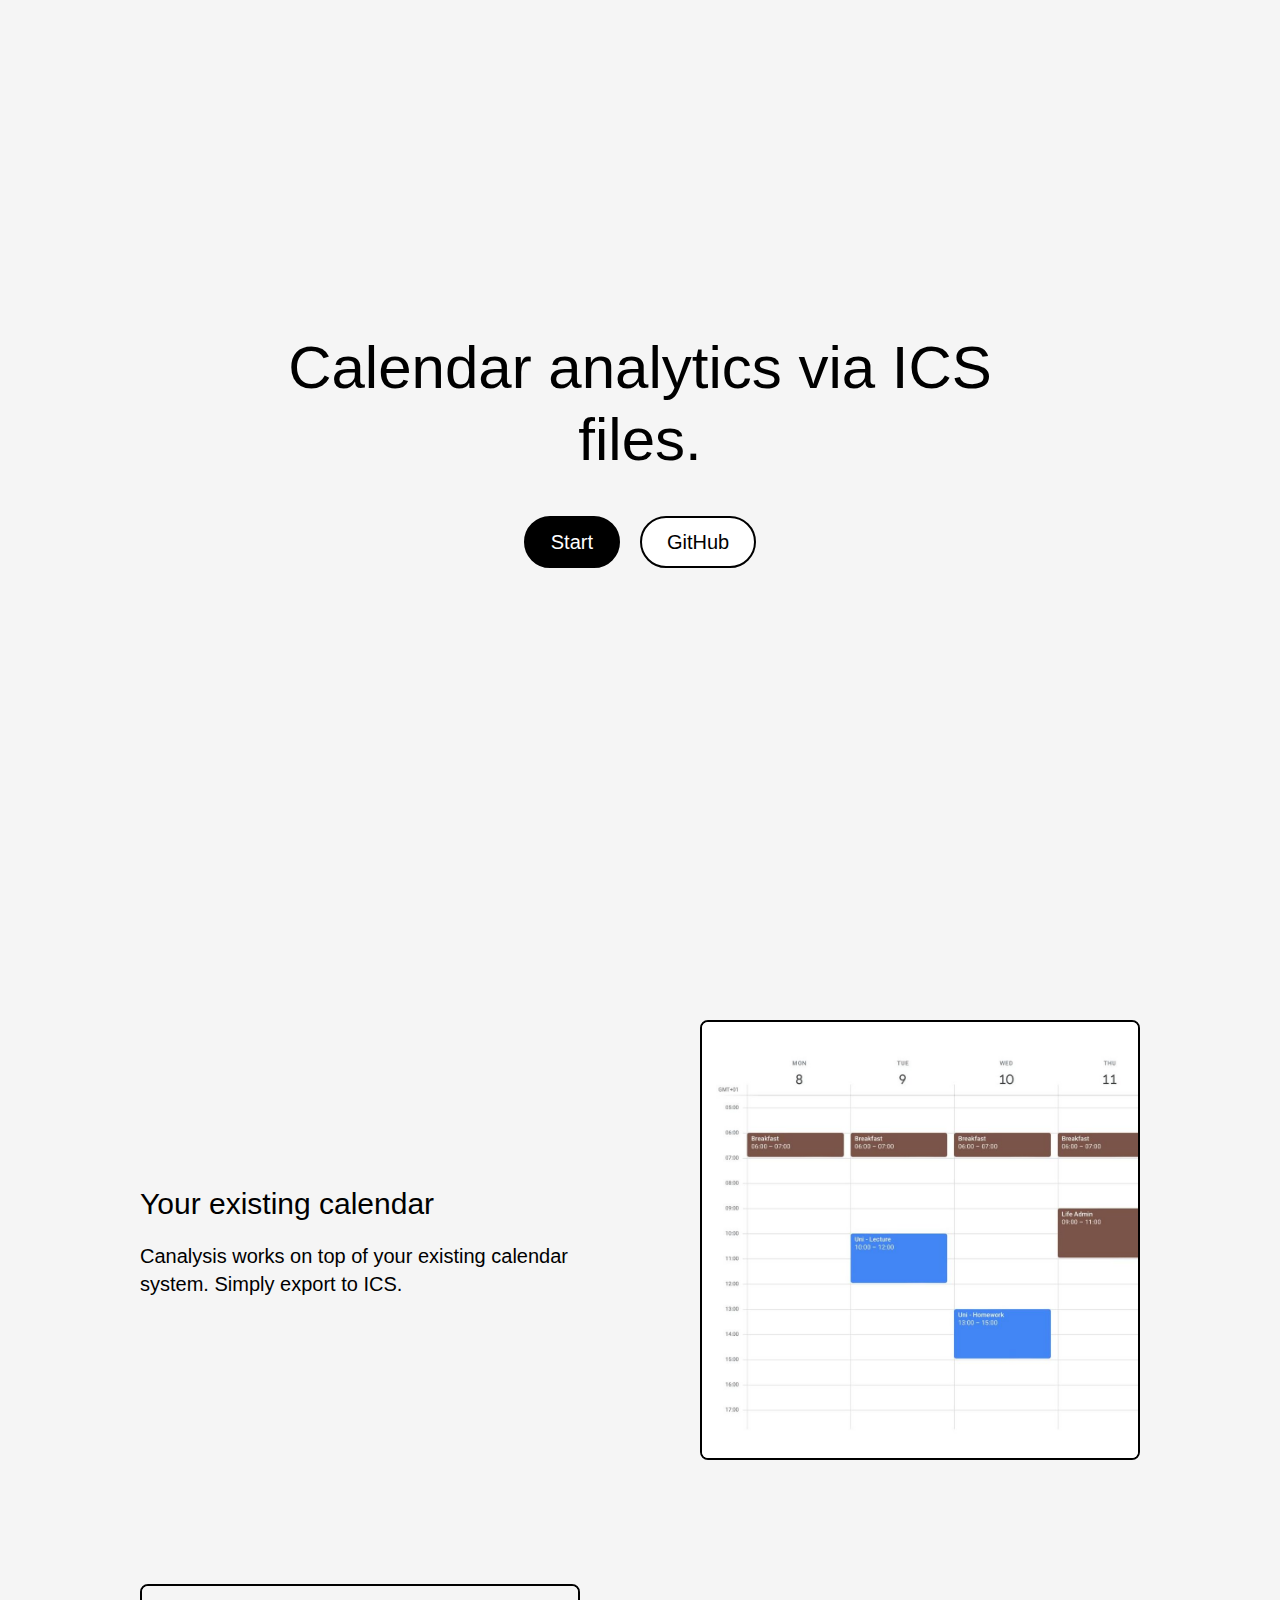
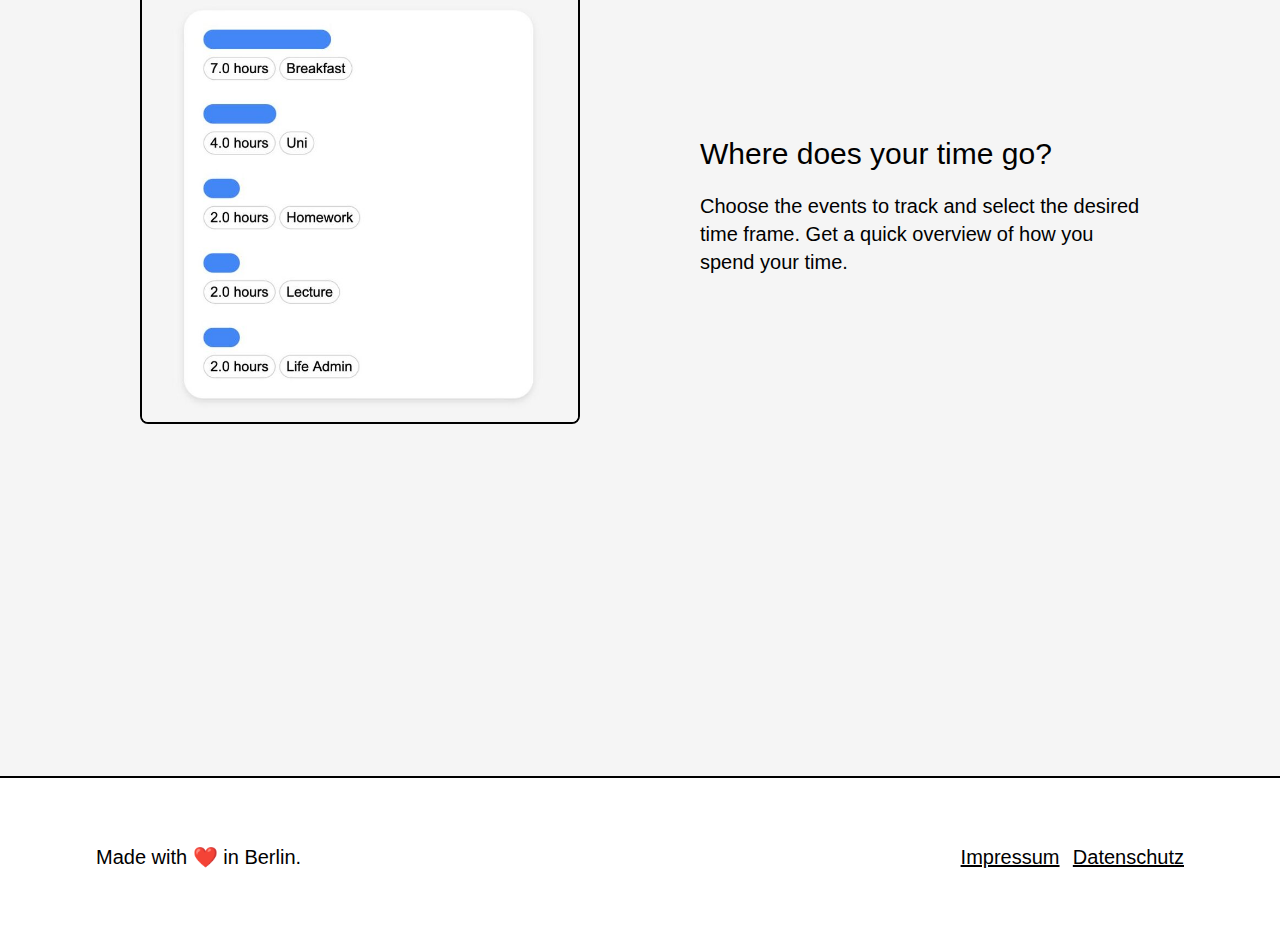
==== index.html @ ae25d9c0 "implemented basic website" ====
<!doctype html>
<html>
    <head>
        <title>Canalysis</title>
        <link rel="shortcut icon" href="/assets/img/favicon.png">
        <link rel="stylesheet" href="/assets/css/main.css"/>
        <meta name="viewport" content="width=device-width, initial-scale=1.0">
    </head>
    <body>
        <div class="wrapper">

            <div class="section header">

                <h1>
                    Calendar analytics via ICS files.
                </h1>

                <div class="navigation">
                    <a href="https://canalysis.pythonanywhere.com/" target="_blank" class="button">Start</a>
                    <a href="https://github.com/noelkronenberg/canalysis/tree/main" target="_blank" class="button secondary-button">GitHub</a>
                </div>

            </div>

            <div class="showcase section">

                <div class="showcase-element">

                    <div class="description">
                        <h2>Your existing calendar</h2>
                        <p>Canalysis works on top of your existing calendar system. Simply export to ICS.</p>
                    </div>
            
                    <div class="image">
                        <img src="/assets/img/calendar.jpg">
                    </div>
                    
                </div>

                <div class="showcase-element reverse">

                    <div class="image">
                        <img src="/assets/img/output.jpg">
                    </div>
            
                    <div class="description">
                        <h2>Where does your time go?</h2>
                        <p>Choose the events to track and select the desired time frame. Get a quick overview of how you spend your time.</p>
                    </div>
            
                </div>

            </div>

        </div>

        <footer>
            <div class="content">
                <p>Made with ❤️ in Berlin.</p>
                <div class="footer-nav">
                    <a href="https://noelkronenberg.com/wp-content/uploads/2023/09/impressum.pdf" target="_blank">Impressum</a>
                    <a href="https://noelkronenberg.com/wp-content/uploads/2023/09/datenschutz.pdf" target="_blank">Datenschutz</a>
                </div>
            </div>
        </footer>

    </body>
</html>
---- assets/css/main.css ----
* {
    box-sizing: border-box;
    word-break: break-word;
    margin: 0;
    padding: 0;
    scroll-behavior: smooth;
}

:root {
    --color-1: #000; 
    --color-2: #fff;
    --color-3: #4386F5;
    --color-4: #f5f5f5;

    --font-family: Helvetica, sans-serif;

    --font-size-1: 60px;
    --font-size-2: 30px;
    --font-size-3: 20px;

    --line-height-1: 1.2;
    --line-height-2: 1.4;

    --content-width: 85%;
    --max-content-width: 1000px;

    --size-1: 40px;

    --radius: 8px;
    --border: 2px solid var(--color-1);
}

body {
    background-color: var(--color-4);
}

/* START: Typograpghy */

h1, h2, h3, a, p {
    font-family: var(--font-family);
    color: var(--color-1);
    margin: calc(var(--size-1)/2) 0px;
}

h1, h2 {
    font-weight: 400;
    line-height: var(--line-height-1);
}

h1 {
    font-size: var(--font-size-1);
}

h2 {
    font-size: var(--font-size-2);
}

h3, a, p {
    font-size: var(--font-size-3);
    line-height: var(--line-height-2);
}

/* END: Typograpghy */

/* START: Layout */

.wrapper {
    display: flex;
    flex-direction: column;
    align-items: center;
    justify-content: center;

    margin-left: auto;
    margin-right: auto;
    padding-top: var(--size-1);
    padding-bottom: var(--size-1);

    min-height: 85vh;
    max-width: var(--max-content-width);
    width: var(--content-width);
}

/* END: Layout */

/* START: Footer */

footer {
    background-color: var(--color-2);
    width: 100%;
    display: flex;
    flex-direction: row;
    justify-content: center;
    align-items: flex-start;
    margin-top: 12vh;
    border-top: var(--border);
}

footer .content {
    display: flex;
    flex-direction: row;
    justify-content: space-between;
    align-items: center;
    padding: 5vh 0;
    gap: calc(var(--size-1)/2);
    width: 100%;
    width: var(--content-width);
    max-width: var(--content-max-width);
}

.footer-nav { 
    display: flex;
    flex-direction: row;
    align-items: flex-start;
    gap: calc(var(--size-1)/3);
}

/* END: Footer */

/* START: Buttons */

.navigation {
    display: flex;
    flex-direction: column;
    align-items: center;
    justify-content: center;
    flex-direction: row;
    gap: calc(var(--size-1)/2);
    width: 100%;
}

.button {
    font-weight: 500;
    cursor: pointer;
    text-decoration: none;
    background-color: var(--color-1);
    color: var(--color-2);
    border: var(--border);
    border-radius: 99px;
    border-color: var(--color-1);
    padding: 10px 25px;  
}

.button:hover {
    background-color: var(--color-2);
    border-color: var(--color-3);
    color: var(--color-1);
}

.secondary-button {
    background-color: var(--color-2);
    border-color: var(--color-1);
    color: var(--color-1)
}

/* END: Buttons */

/* START: Sections */

.section {
    min-height: 100vh;
    padding-bottom: calc(var(--size-1)*2);
    padding-top: calc(var(--size-1)*2);
}

.header {
    align-items: center;
    text-align: center;
    display: flex;
    flex-direction: column;
    justify-content: center;
    align-items: flex-start;
    max-width: 800px;
    margin-left: auto;
    margin-right: auto;
    padding-top: 0px;
}

@media screen and (max-width: 900px) { 
    .header {
        margin-top: -100px;
    }
}

.showcase-element, .showcase-element.reverse {
    width: 100%;
    display: flex;
    flex-direction: row;
    justify-content: center;
    align-items: center;
    gap: calc(var(--size-1)*3);
    margin-bottom: calc(var(--size-1)*3);
}

@media screen and (max-width: 1200px) {
    .showcase-element, .showcase-element.reverse {
        gap: calc(var(--size-1)/2) !important;
    }
}

@media screen and (max-width: 900px) {
    .showcase-element, .showcase-element.reverse {
        flex-direction: column;
        justify-content: flex-start;
        gap: calc(var(--size-1)/2);
        min-height: 100%;
    }

    .showcase-element.reverse {
        flex-direction: column-reverse;
    }
}

.showcase-element .description, .showcase-element .image {
    width: 100%;
    flex: 1;
}

/* END: Sections */

/* START: Other */

img {
    width: 100%;
    height: auto;
    border-radius: var(--radius);
    border: var(--border);
}

/* END: Other */
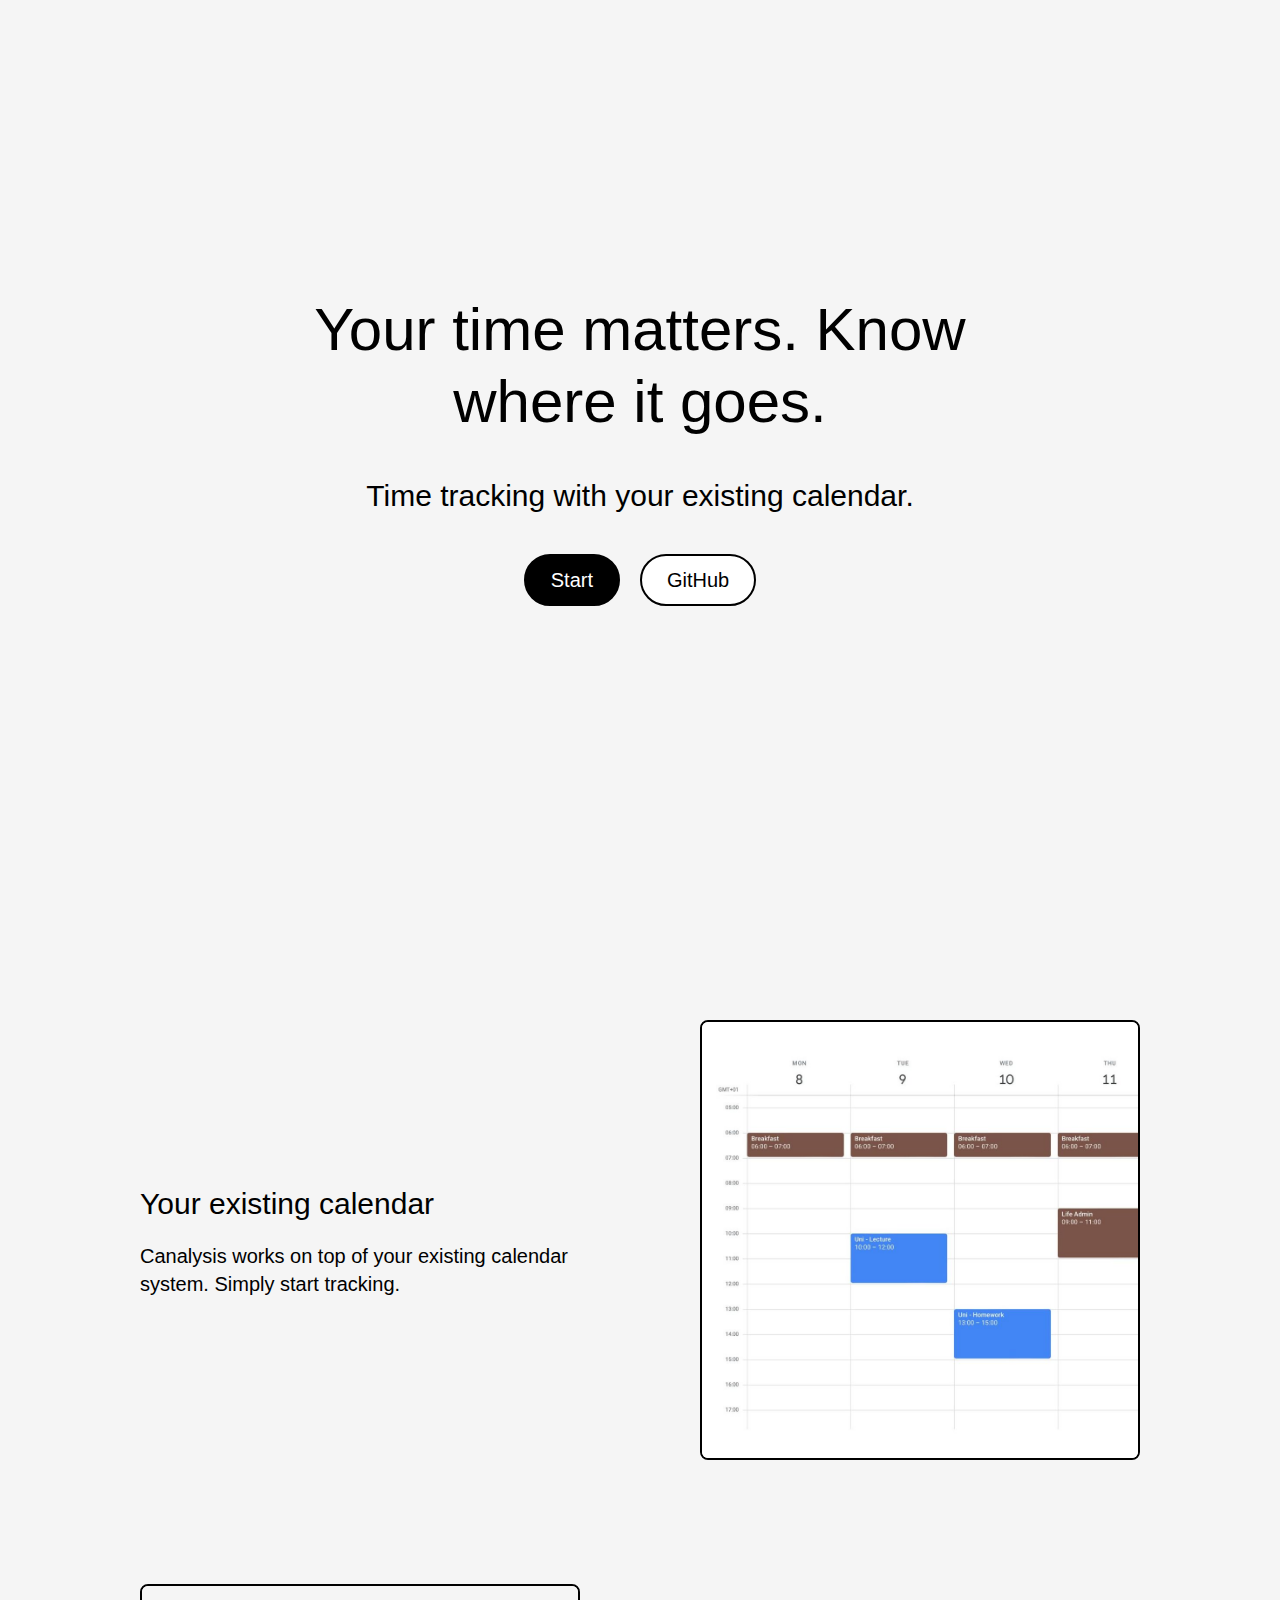
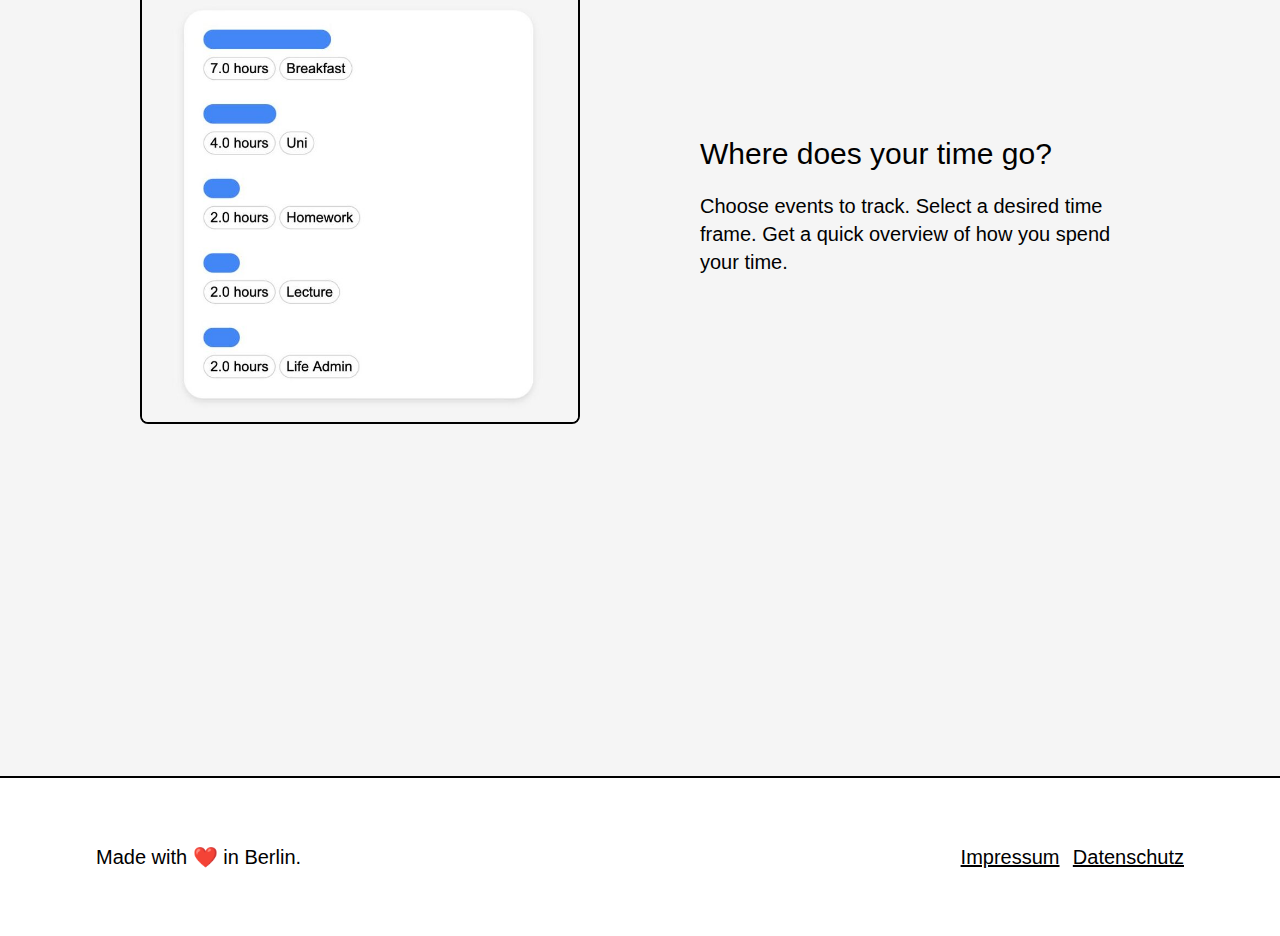
==== commit a0c8ba55: "improved texts" ====
--- a/index.html
+++ b/index.html
@@ -11,9 +11,9 @@
 
             <div class="section header">
 
-                <h1>
-                    Calendar analytics via ICS files.
-                </h1>
+                <h1>Your time matters. Know where it goes.</h1>
+
+                <h2>Time tracking with your existing calendar.</h2>
 
                 <div class="navigation">
                     <a href="https://canalysis.pythonanywhere.com/" target="_blank" class="button">Start</a>
@@ -28,7 +28,7 @@
 
                     <div class="description">
                         <h2>Your existing calendar</h2>
-                        <p>Canalysis works on top of your existing calendar system. Simply export to ICS.</p>
+                        <p>Canalysis works on top of your existing calendar system. Simply start tracking.</p>
                     </div>
             
                     <div class="image">
@@ -45,7 +45,7 @@
             
                     <div class="description">
                         <h2>Where does your time go?</h2>
-                        <p>Choose the events to track and select the desired time frame. Get a quick overview of how you spend your time.</p>
+                        <p>Choose events to track. Select a desired time frame. Get a quick overview of how you spend your time.</p>
                     </div>
             
                 </div>
--- a/assets/css/main.css
+++ b/assets/css/main.css
@@ -30,6 +30,12 @@
     --border: 2px solid var(--color-1);
 }
 
+@media screen and (max-width: 900px) { 
+    :root {
+        --font-size-1: 40px;    
+    }
+}
+
 body {
     background-color: var(--color-4);
 }
@@ -112,6 +118,21 @@
     flex-direction: row;
     align-items: flex-start;
     gap: calc(var(--size-1)/3);
+}
+
+@media screen and (max-width: 900px) { 
+    footer .content, .footer-nav {
+        flex-direction: column !important;
+        gap: 0px;
+    }
+
+    footer .content {
+        align-items: flex-start;
+    }
+
+    .footer-nav a {
+        margin: 0px;
+    }
 }
 
 /* END: Footer */
@@ -168,7 +189,7 @@
     display: flex;
     flex-direction: column;
     justify-content: center;
-    align-items: flex-start;
+    align-items: center;
     max-width: 800px;
     margin-left: auto;
     margin-right: auto;
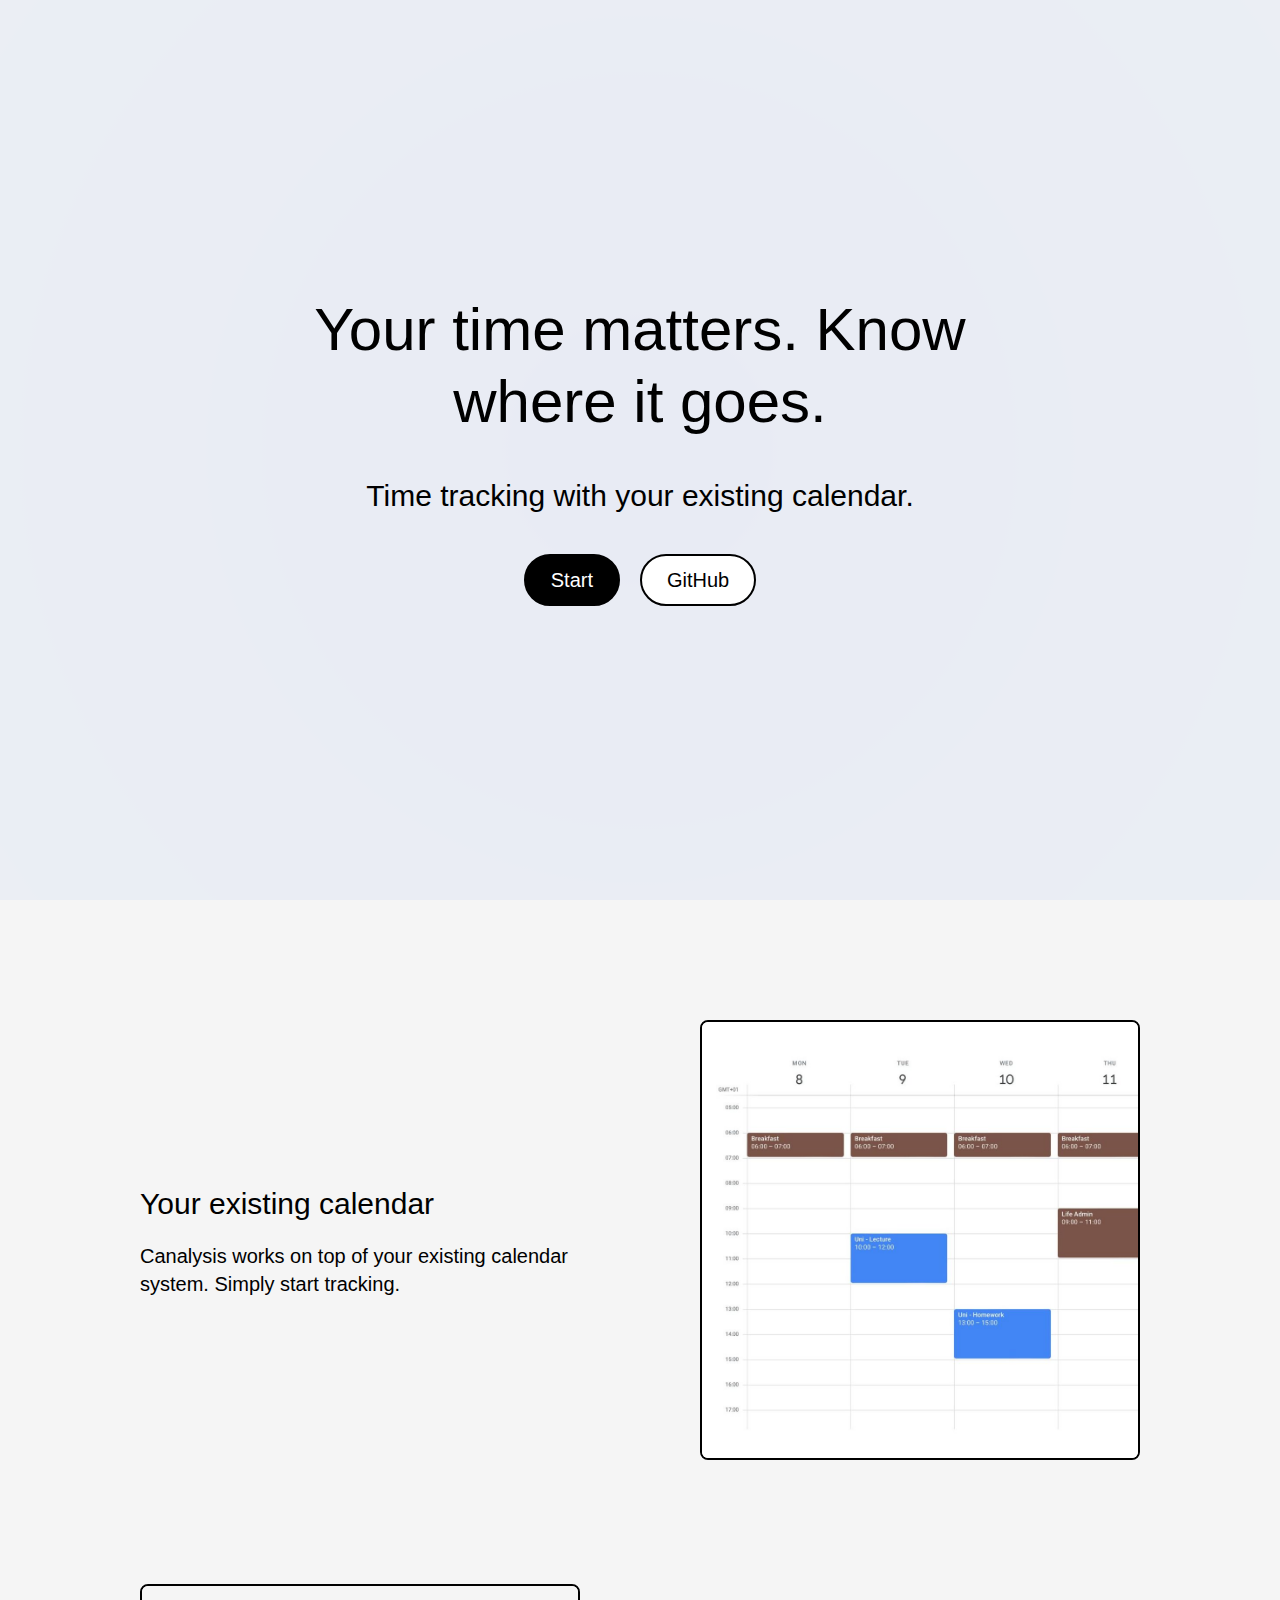
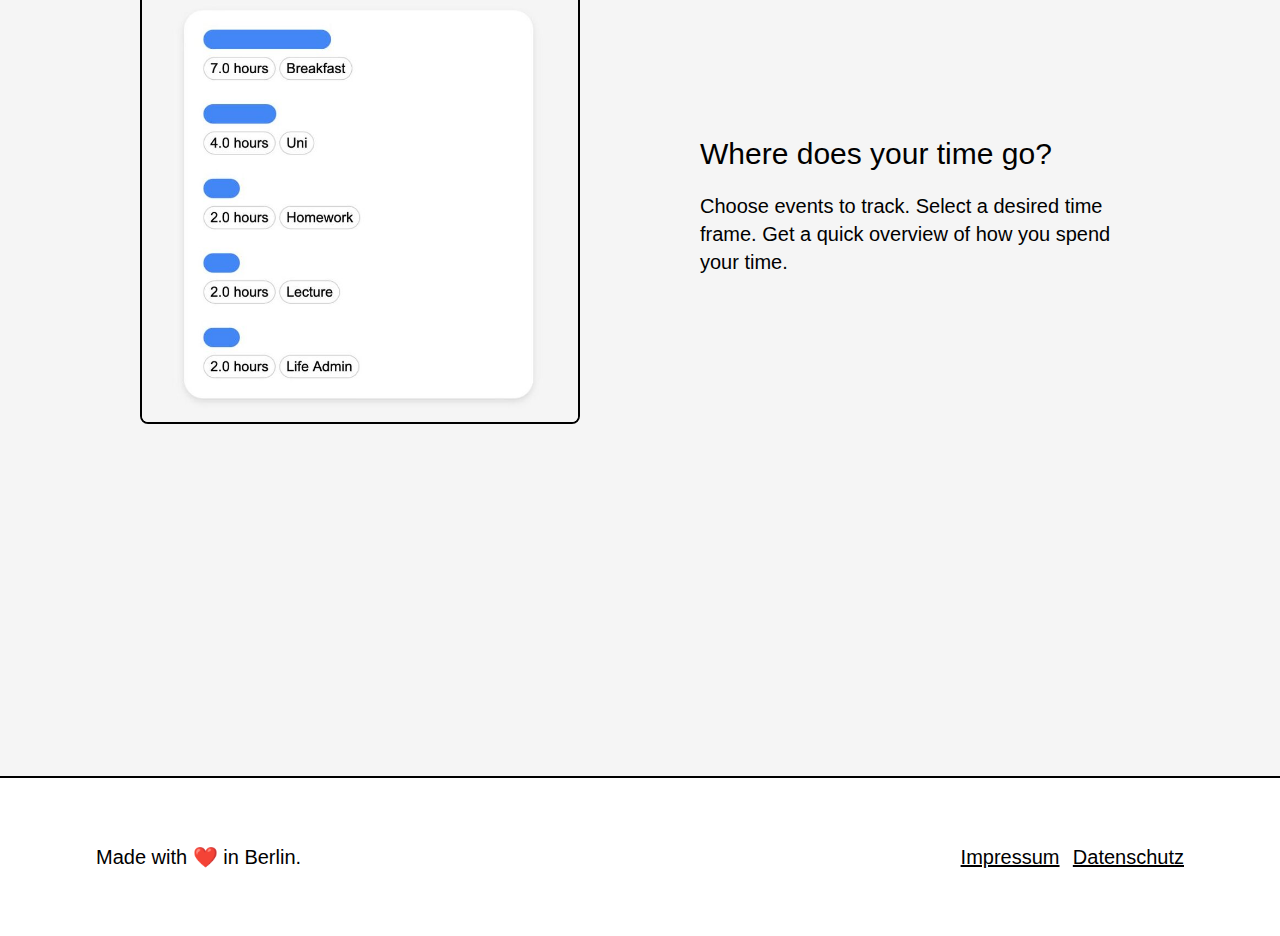
==== commit 5efbfe8e: "improved header styling" ====
--- a/index.html
+++ b/index.html
@@ -7,6 +7,7 @@
         <meta name="viewport" content="width=device-width, initial-scale=1.0">
     </head>
     <body>
+        
         <div class="wrapper">
 
             <div class="section header">
--- a/assets/css/main.css
+++ b/assets/css/main.css
@@ -38,6 +38,19 @@
 
 body {
     background-color: var(--color-4);
+}
+
+body::before {
+    content: "";
+    position: absolute;
+    top: 0;
+    right: 0;
+    bottom: 0;
+    left: 0;
+    background-image: radial-gradient(circle at center center, var(--color-3), var(--color-4)), repeating-radial-gradient(circle at center center, var(--color-3), var(--color-3), 100px, transparent 100px, transparent 10px); /* reference: https://www.magicpattern.design/tools/css-backgrounds */
+    background-blend-mode: multiply;
+    opacity: 0.05;
+    z-index: -1 !important;
 }
 
 /* START: Typograpghy */
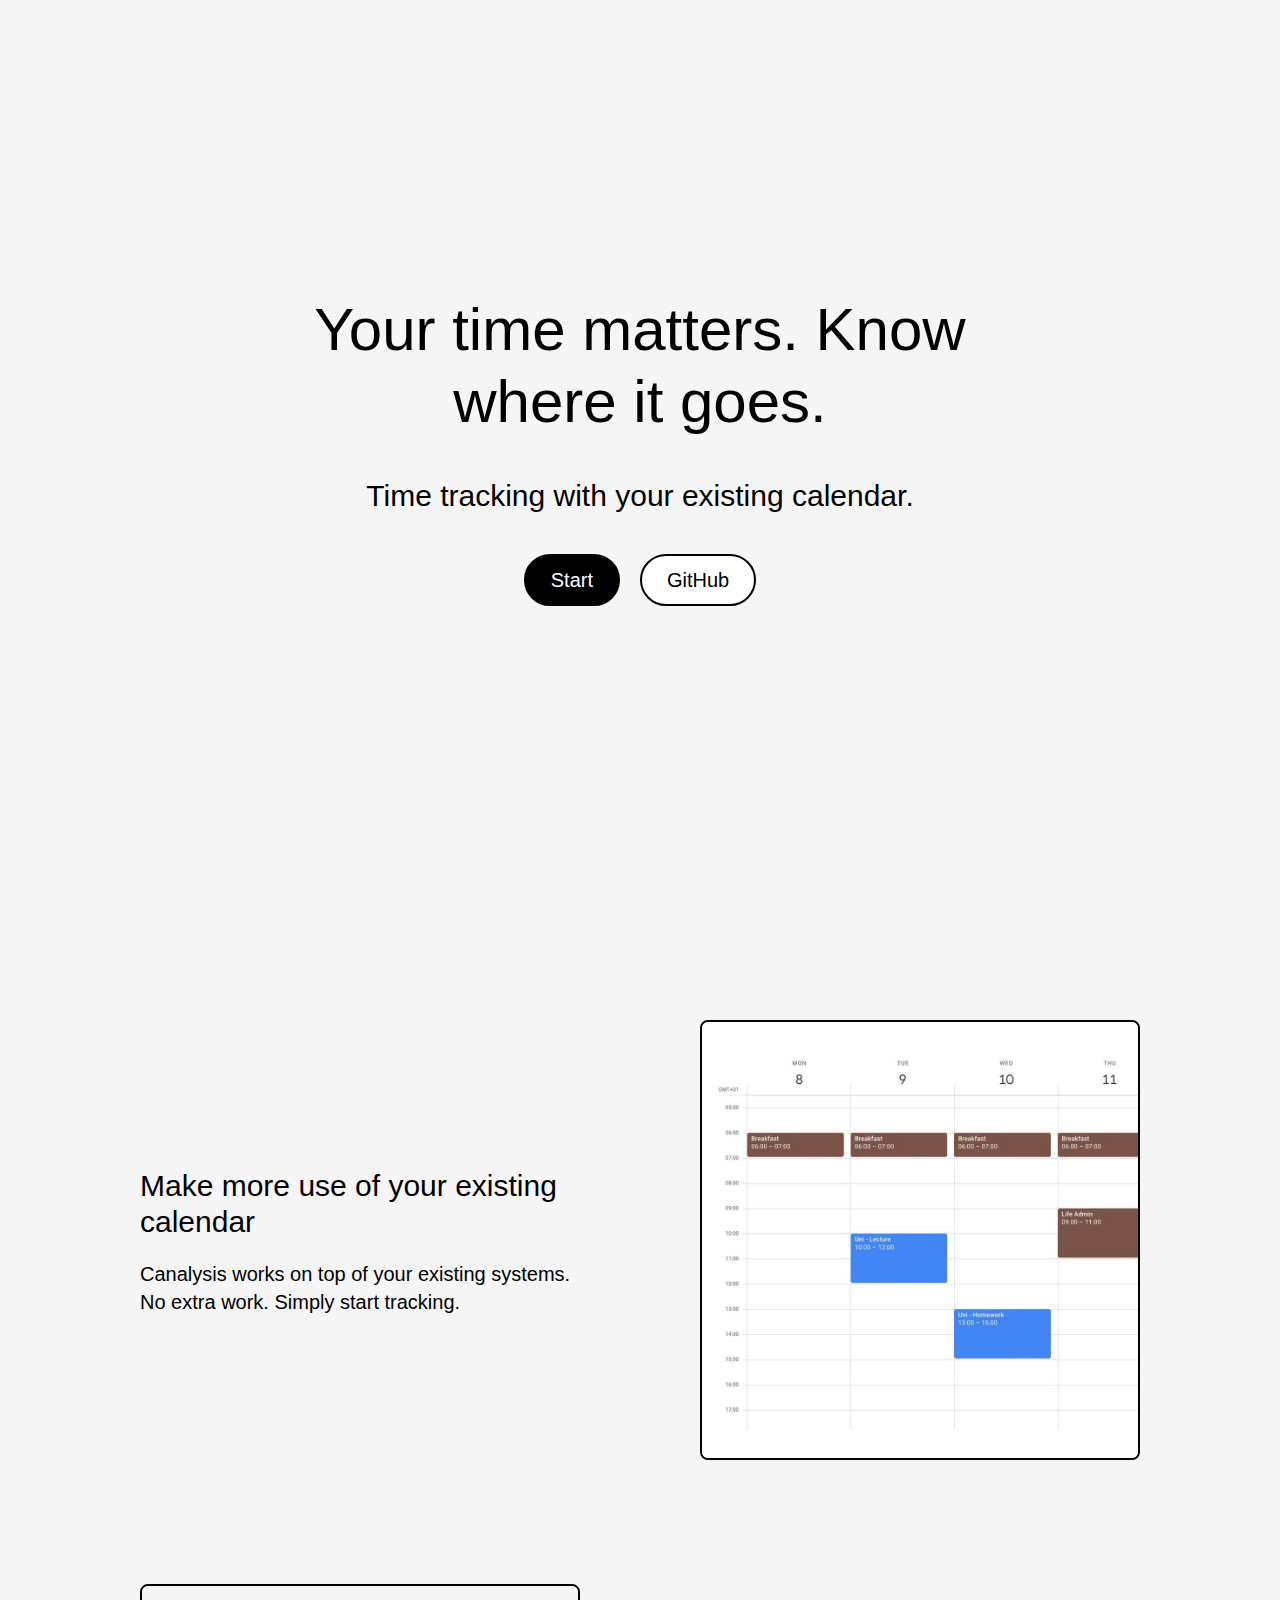
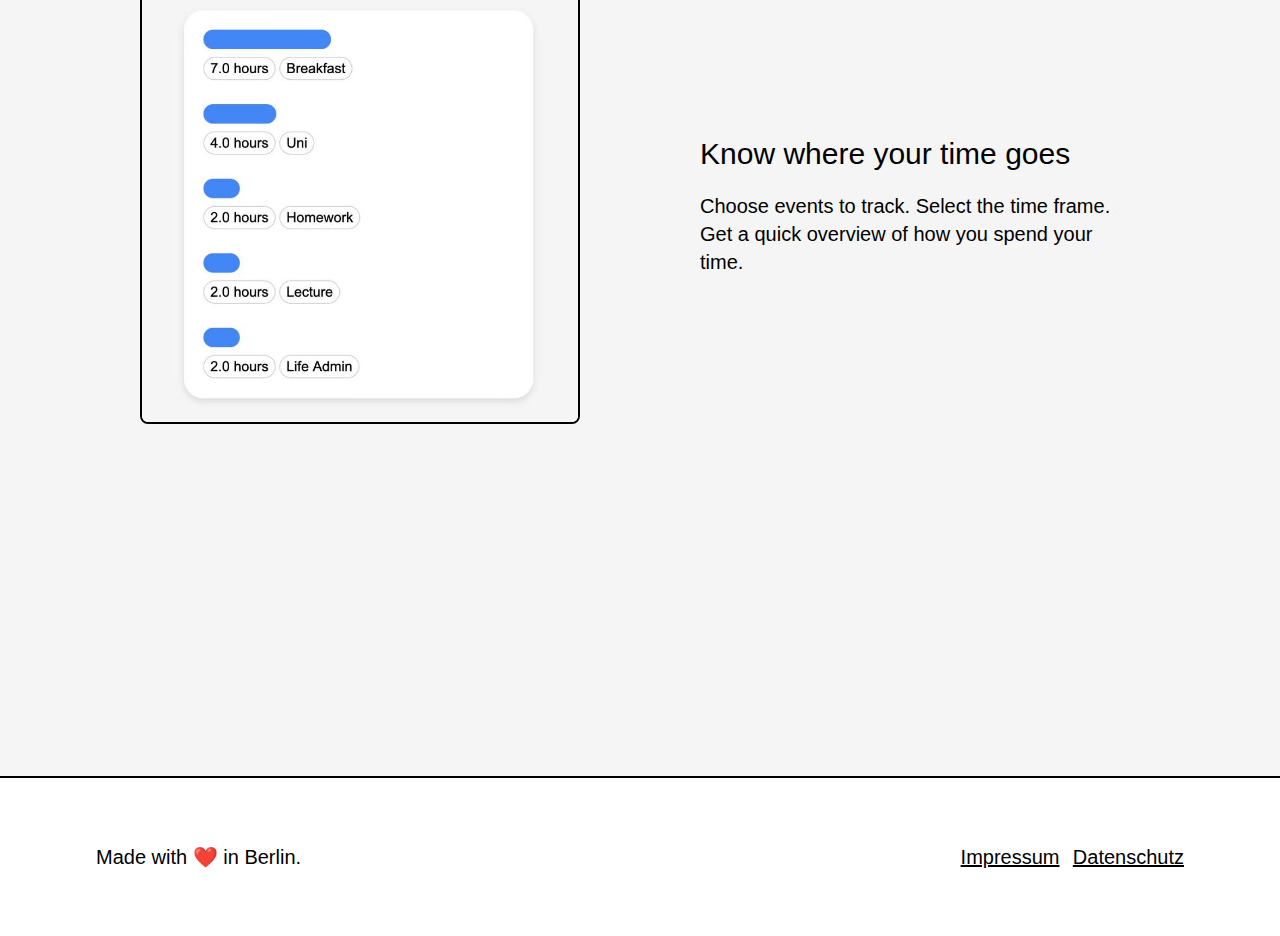
==== commit 1370d221: "imrpoved texts" ====
--- a/index.html
+++ b/index.html
@@ -28,8 +28,8 @@
                 <div class="showcase-element">
 
                     <div class="description">
-                        <h2>Your existing calendar</h2>
-                        <p>Canalysis works on top of your existing calendar system. Simply start tracking.</p>
+                        <h2>Make more use of your existing calendar</h2>
+                        <p>Canalysis works on top of your existing systems. No extra work. Simply start tracking.</p>
                     </div>
             
                     <div class="image">
@@ -45,8 +45,8 @@
                     </div>
             
                     <div class="description">
-                        <h2>Where does your time go?</h2>
-                        <p>Choose events to track. Select a desired time frame. Get a quick overview of how you spend your time.</p>
+                        <h2>Know where your time goes</h2>
+                        <p>Choose events to track. Select the time frame. Get a quick overview of how you spend your time.</p>
                     </div>
             
                 </div>
--- a/assets/css/main.css
+++ b/assets/css/main.css
@@ -38,19 +38,6 @@
 
 body {
     background-color: var(--color-4);
-}
-
-body::before {
-    content: "";
-    position: absolute;
-    top: 0;
-    right: 0;
-    bottom: 0;
-    left: 0;
-    background-image: radial-gradient(circle at center center, var(--color-3), var(--color-4)), repeating-radial-gradient(circle at center center, var(--color-3), var(--color-3), 100px, transparent 100px, transparent 10px); /* reference: https://www.magicpattern.design/tools/css-backgrounds */
-    background-blend-mode: multiply;
-    opacity: 0.05;
-    z-index: -1 !important;
 }
 
 /* START: Typograpghy */
